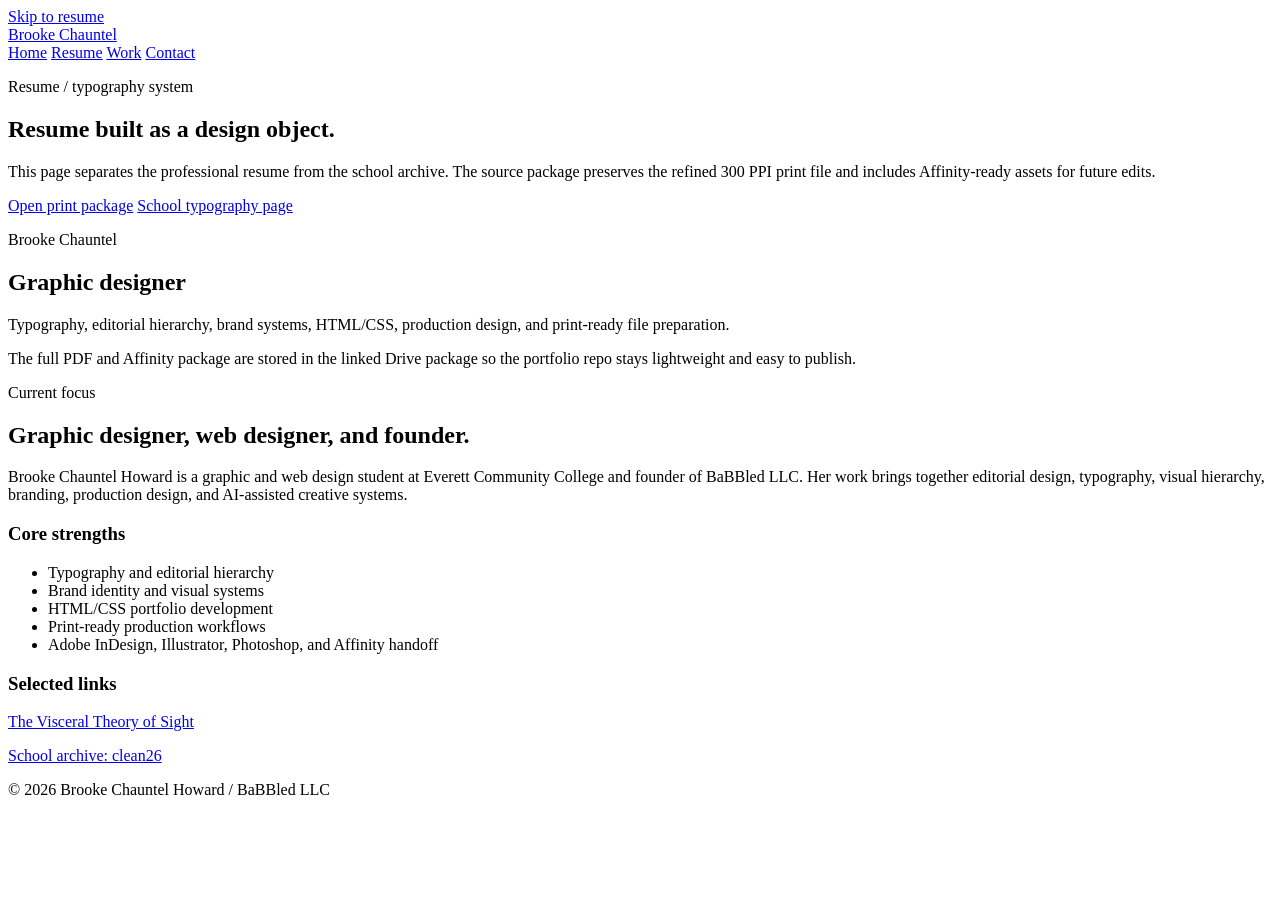
==== resume.html @ 8388a50e "Add resume page" ====
<!doctype html>
<html lang="en">
<head>
  <meta charset="utf-8">
  <meta name="viewport" content="width=device-width, initial-scale=1">
  <title>Resume | Brooke Chauntel</title>
  <meta name="description" content="Resume and typography case page for Brooke Chauntel Howard.">
  <link rel="preconnect" href="https://fonts.googleapis.com">
  <link rel="preconnect" href="https://fonts.gstatic.com" crossorigin>
  <link href="https://fonts.googleapis.com/css2?family=DM+Sans:ital,opsz,wght@0,9..40,300..900;1,9..40,300..900&family=Fraunces:ital,opsz,wght,SOFT@0,9..144,400..900,0..100;1,9..144,400..900,0..100&display=swap" rel="stylesheet">
  <link rel="stylesheet" href="assets/css/site.css">
</head>
<body>
  <a class="skip-link" href="#resume">Skip to resume</a>

  <header class="site-header">
    <a class="brand" href="./">Brooke Chauntel</a>
    <nav aria-label="Primary navigation">
      <a href="./">Home</a>
      <a href="resume.html">Resume</a>
      <a href="./#work">Work</a>
      <a href="./#contact">Contact</a>
    </nav>
  </header>

  <main>
    <section class="hero compact" id="resume">
      <p class="eyebrow">Resume / typography system</p>
      <h1>Resume built as a design object.</h1>
      <p class="deck">This page separates the professional resume from the school archive. The source package preserves the refined 300 PPI print file and includes Affinity-ready assets for future edits.</p>
      <div class="hero-actions">
        <a class="button primary" href="https://drive.google.com/file/d/1Zn0tKhxJXxQLngIrr2JSuCad-F6PRu0q/view?usp=drivesdk">Open print package</a>
        <a class="button" href="https://brookehoward2008-droid.github.io/clean26/pages/resume.html">School typography page</a>
      </div>
    </section>

    <section class="resume-layout">
      <article class="resume-preview-card text-preview-card" aria-label="Resume summary preview">
        <p class="eyebrow">Brooke Chauntel</p>
        <h2>Graphic designer</h2>
        <p>Typography, editorial hierarchy, brand systems, HTML/CSS, production design, and print-ready file preparation.</p>
        <p>The full PDF and Affinity package are stored in the linked Drive package so the portfolio repo stays lightweight and easy to publish.</p>
      </article>

      <article class="resume-copy">
        <p class="eyebrow">Current focus</p>
        <h2>Graphic designer, web designer, and founder.</h2>
        <p>Brooke Chauntel Howard is a graphic and web design student at Everett Community College and founder of BaBBled LLC. Her work brings together editorial design, typography, visual hierarchy, branding, production design, and AI-assisted creative systems.</p>

        <h3>Core strengths</h3>
        <ul>
          <li>Typography and editorial hierarchy</li>
          <li>Brand identity and visual systems</li>
          <li>HTML/CSS portfolio development</li>
          <li>Print-ready production workflows</li>
          <li>Adobe InDesign, Illustrator, Photoshop, and Affinity handoff</li>
        </ul>

        <h3>Selected links</h3>
        <p><a href="https://brookehoward2008-droid.github.io/theory-of-sigh/">The Visceral Theory of Sight</a></p>
        <p><a href="https://brookehoward2008-droid.github.io/clean26/">School archive: clean26</a></p>
      </article>
    </section>
  </main>

  <footer>
    <p>© 2026 Brooke Chauntel Howard / BaBBled LLC</p>
  </footer>
</body>
</html>
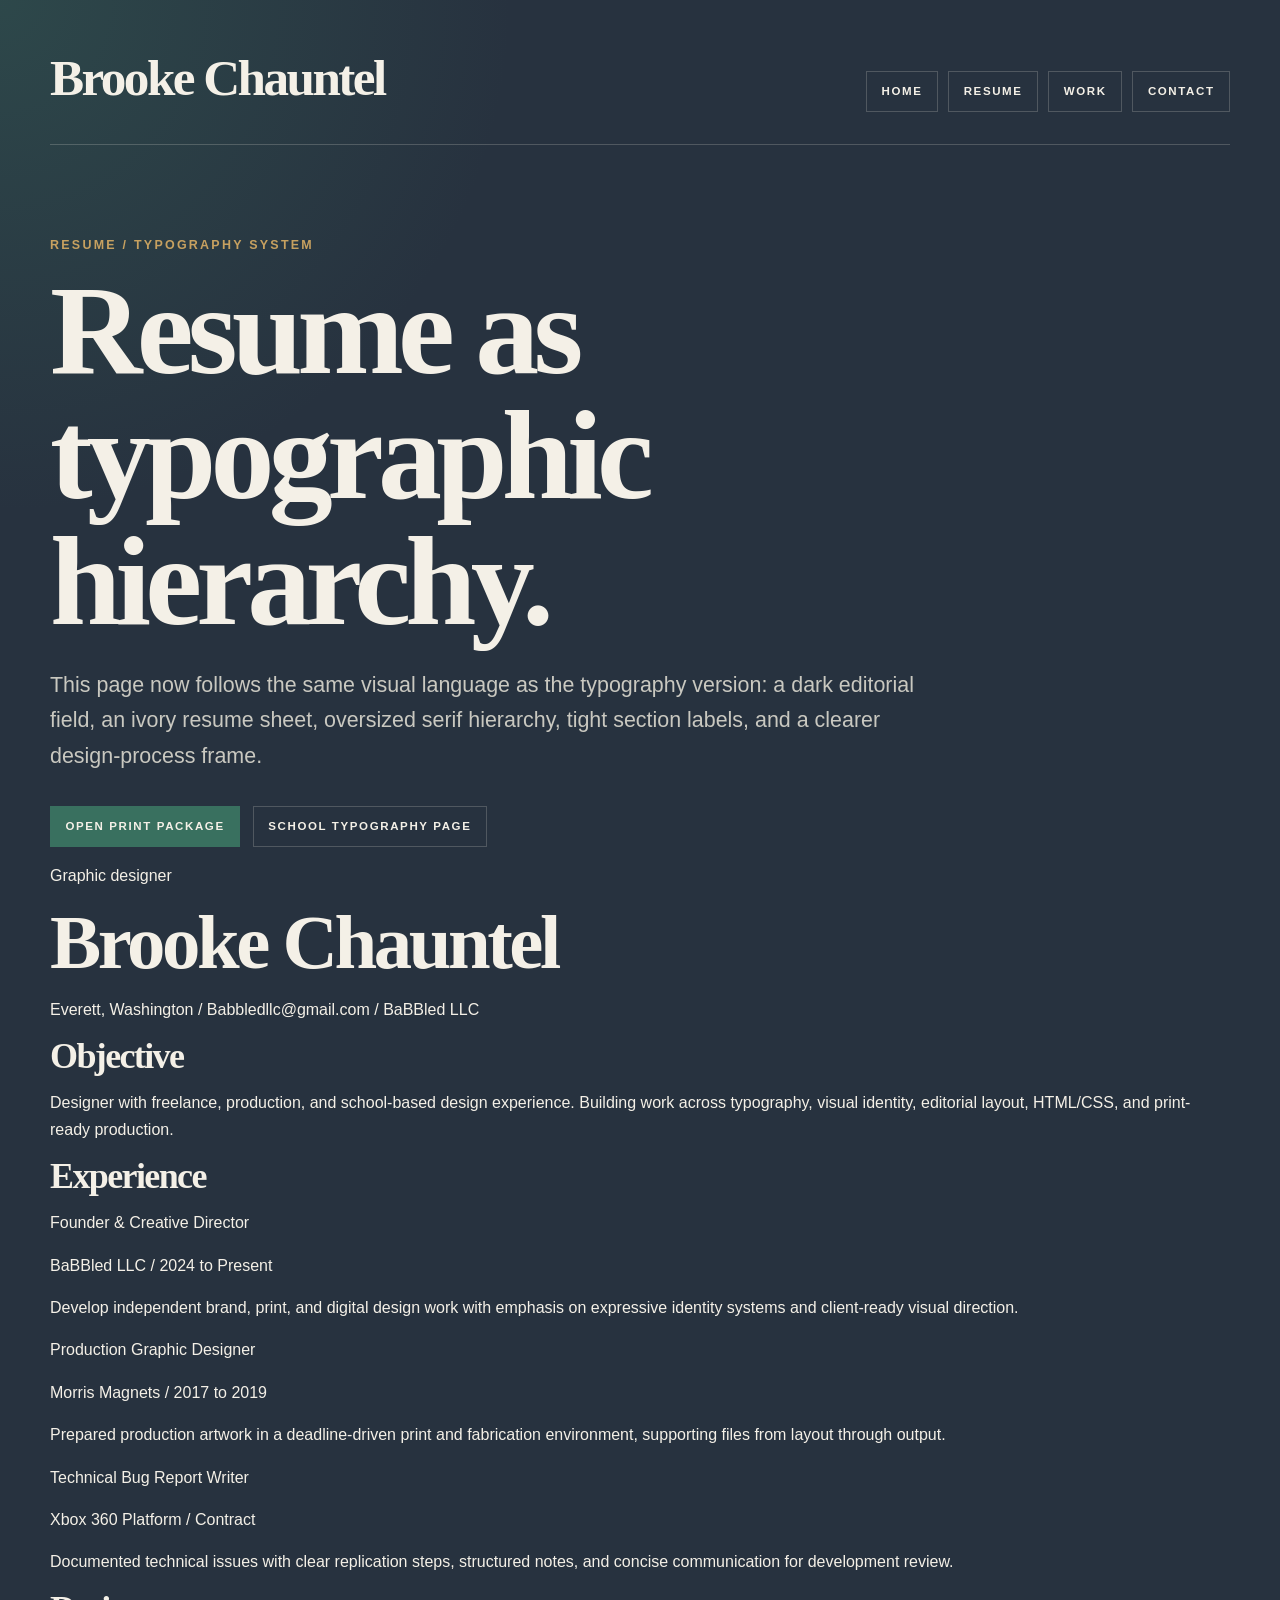
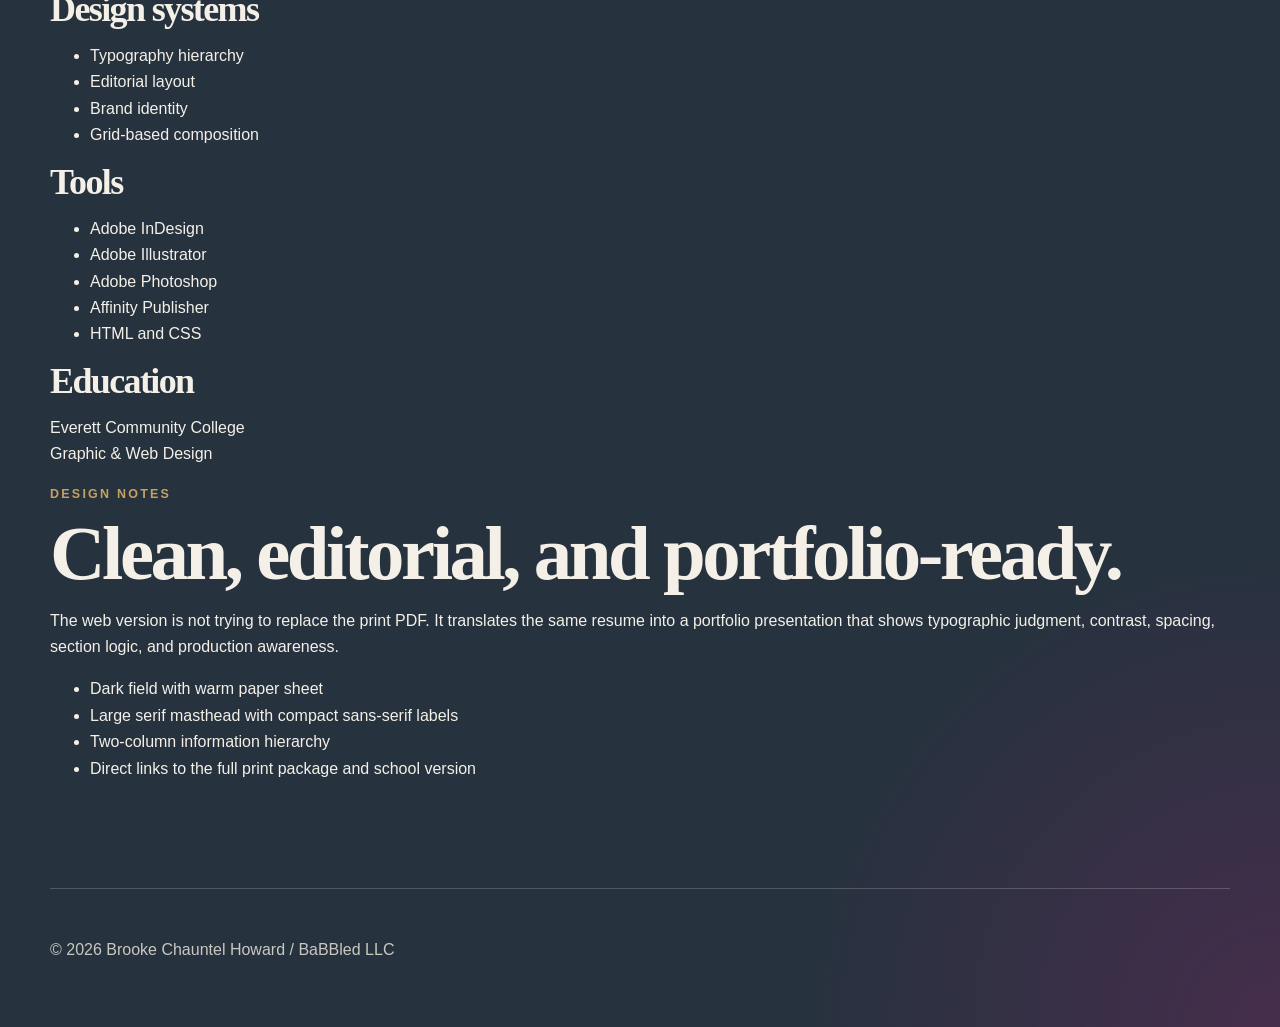
==== commit 0caf5377: "Align resume page with typography treatment" ====
--- a/resume.html
+++ b/resume.html
@@ -3,7 +3,7 @@
 <head>
   <meta charset="utf-8">
   <meta name="viewport" content="width=device-width, initial-scale=1">
-  <title>Resume | Brooke Chauntel</title>
+  <title>Resume Typography | Brooke Chauntel</title>
   <meta name="description" content="Resume and typography case page for Brooke Chauntel Howard.">
   <link rel="preconnect" href="https://fonts.googleapis.com">
   <link rel="preconnect" href="https://fonts.gstatic.com" crossorigin>
@@ -11,7 +11,7 @@
   <link rel="stylesheet" href="assets/css/site.css">
 </head>
 <body>
-  <a class="skip-link" href="#resume">Skip to resume</a>
+  <a class="skip-link" href="#resume-sheet">Skip to resume</a>
 
   <header class="site-header">
     <a class="brand" href="./">Brooke Chauntel</a>
@@ -26,40 +26,86 @@
   <main>
     <section class="hero compact" id="resume">
       <p class="eyebrow">Resume / typography system</p>
-      <h1>Resume built as a design object.</h1>
-      <p class="deck">This page separates the professional resume from the school archive. The source package preserves the refined 300 PPI print file and includes Affinity-ready assets for future edits.</p>
+      <h1>Resume as typographic hierarchy.</h1>
+      <p class="deck">This page now follows the same visual language as the typography version: a dark editorial field, an ivory resume sheet, oversized serif hierarchy, tight section labels, and a clearer design-process frame.</p>
       <div class="hero-actions">
         <a class="button primary" href="https://drive.google.com/file/d/1Zn0tKhxJXxQLngIrr2JSuCad-F6PRu0q/view?usp=drivesdk">Open print package</a>
         <a class="button" href="https://brookehoward2008-droid.github.io/clean26/pages/resume.html">School typography page</a>
       </div>
     </section>
 
-    <section class="resume-layout">
-      <article class="resume-preview-card text-preview-card" aria-label="Resume summary preview">
-        <p class="eyebrow">Brooke Chauntel</p>
-        <h2>Graphic designer</h2>
-        <p>Typography, editorial hierarchy, brand systems, HTML/CSS, production design, and print-ready file preparation.</p>
-        <p>The full PDF and Affinity package are stored in the linked Drive package so the portfolio repo stays lightweight and easy to publish.</p>
+    <section class="resume-stage" aria-label="Resume typography preview">
+      <article class="resume-sheet" id="resume-sheet" aria-label="Styled resume preview">
+        <div class="resume-masthead">
+          <p class="resume-kicker">Graphic designer</p>
+          <h2>Brooke Chauntel</h2>
+          <p class="resume-contact">Everett, Washington / Babbledllc@gmail.com / BaBBled LLC</p>
+        </div>
+
+        <div class="resume-grid">
+          <div>
+            <section class="resume-section">
+              <h3>Objective</h3>
+              <p>Designer with freelance, production, and school-based design experience. Building work across typography, visual identity, editorial layout, HTML/CSS, and print-ready production.</p>
+            </section>
+
+            <section class="resume-section">
+              <h3>Experience</h3>
+              <p class="job-title">Founder & Creative Director</p>
+              <p class="job-meta">BaBBled LLC / 2024 to Present</p>
+              <p>Develop independent brand, print, and digital design work with emphasis on expressive identity systems and client-ready visual direction.</p>
+
+              <p class="job-title">Production Graphic Designer</p>
+              <p class="job-meta">Morris Magnets / 2017 to 2019</p>
+              <p>Prepared production artwork in a deadline-driven print and fabrication environment, supporting files from layout through output.</p>
+
+              <p class="job-title">Technical Bug Report Writer</p>
+              <p class="job-meta">Xbox 360 Platform / Contract</p>
+              <p>Documented technical issues with clear replication steps, structured notes, and concise communication for development review.</p>
+            </section>
+          </div>
+
+          <aside class="resume-sidebar" aria-label="Resume details">
+            <section class="resume-section">
+              <h3>Design systems</h3>
+              <ul>
+                <li>Typography hierarchy</li>
+                <li>Editorial layout</li>
+                <li>Brand identity</li>
+                <li>Grid-based composition</li>
+              </ul>
+            </section>
+
+            <section class="resume-section">
+              <h3>Tools</h3>
+              <ul>
+                <li>Adobe InDesign</li>
+                <li>Adobe Illustrator</li>
+                <li>Adobe Photoshop</li>
+                <li>Affinity Publisher</li>
+                <li>HTML and CSS</li>
+              </ul>
+            </section>
+
+            <section class="resume-section">
+              <h3>Education</h3>
+              <p>Everett Community College<br>Graphic & Web Design</p>
+            </section>
+          </aside>
+        </div>
       </article>
 
-      <article class="resume-copy">
-        <p class="eyebrow">Current focus</p>
-        <h2>Graphic designer, web designer, and founder.</h2>
-        <p>Brooke Chauntel Howard is a graphic and web design student at Everett Community College and founder of BaBBled LLC. Her work brings together editorial design, typography, visual hierarchy, branding, production design, and AI-assisted creative systems.</p>
-
-        <h3>Core strengths</h3>
+      <aside class="resume-notes" aria-label="Project notes">
+        <p class="eyebrow">Design notes</p>
+        <h2>Clean, editorial, and portfolio-ready.</h2>
+        <p>The web version is not trying to replace the print PDF. It translates the same resume into a portfolio presentation that shows typographic judgment, contrast, spacing, section logic, and production awareness.</p>
         <ul>
-          <li>Typography and editorial hierarchy</li>
-          <li>Brand identity and visual systems</li>
-          <li>HTML/CSS portfolio development</li>
-          <li>Print-ready production workflows</li>
-          <li>Adobe InDesign, Illustrator, Photoshop, and Affinity handoff</li>
+          <li>Dark field with warm paper sheet</li>
+          <li>Large serif masthead with compact sans-serif labels</li>
+          <li>Two-column information hierarchy</li>
+          <li>Direct links to the full print package and school version</li>
         </ul>
-
-        <h3>Selected links</h3>
-        <p><a href="https://brookehoward2008-droid.github.io/theory-of-sigh/">The Visceral Theory of Sight</a></p>
-        <p><a href="https://brookehoward2008-droid.github.io/clean26/">School archive: clean26</a></p>
-      </article>
+      </aside>
     </section>
   </main>
 
--- a/assets/css/site.css
+++ b/assets/css/site.css
@@ -0,0 +1,316 @@
+:root {
+  --ink: #101820;
+  --slate: #27323f;
+  --paper: #f4f0e7;
+  --muted: #c9c8c0;
+  --teal: #39705f;
+  --aqua: #00b89c;
+  --rose: #d01886;
+  --gold: #c7a160;
+  --line: rgba(244, 240, 231, 0.2);
+  --shadow: rgba(0, 0, 0, 0.34);
+}
+
+* {
+  box-sizing: border-box;
+}
+
+html {
+  scroll-behavior: smooth;
+}
+
+body {
+  margin: 0;
+  background:
+    radial-gradient(circle at top left, rgba(57, 112, 95, 0.35), transparent 32rem),
+    radial-gradient(circle at bottom right, rgba(208, 24, 134, 0.18), transparent 30rem),
+    var(--slate);
+  color: var(--paper);
+  font-family: "DM Sans", Helvetica, Arial, sans-serif;
+  line-height: 1.65;
+}
+
+img {
+  display: block;
+  max-width: 100%;
+}
+
+a {
+  color: inherit;
+}
+
+.skip-link {
+  position: absolute;
+  left: 1rem;
+  top: -10rem;
+  background: var(--paper);
+  color: var(--ink);
+  padding: 0.75rem 1rem;
+  z-index: 10;
+}
+
+.skip-link:focus {
+  top: 1rem;
+}
+
+.site-header,
+main,
+footer {
+  width: min(1180px, calc(100% - 40px));
+  margin: 0 auto;
+}
+
+.site-header {
+  display: flex;
+  justify-content: space-between;
+  align-items: baseline;
+  gap: 1.5rem;
+  padding: 2.25rem 0 1.5rem;
+  border-bottom: 1px solid var(--line);
+}
+
+.brand {
+  font-family: "Fraunces", Georgia, serif;
+  font-size: clamp(1.8rem, 4vw, 3.2rem);
+  font-weight: 900;
+  letter-spacing: -0.05em;
+  text-decoration: none;
+}
+
+nav {
+  display: flex;
+  flex-wrap: wrap;
+  justify-content: flex-end;
+  gap: 0.65rem;
+}
+
+nav a,
+.button,
+.project-card a {
+  border: 1px solid var(--line);
+  padding: 0.62rem 0.9rem;
+  text-decoration: none;
+  text-transform: uppercase;
+  letter-spacing: 0.14em;
+  font-size: 0.72rem;
+  font-weight: 800;
+  transition: background 0.25s ease, border-color 0.25s ease, transform 0.25s ease;
+}
+
+nav a:hover,
+nav a:focus-visible,
+.button:hover,
+.button:focus-visible,
+.project-card a:hover,
+.project-card a:focus-visible {
+  background: var(--rose);
+  border-color: var(--rose);
+}
+
+main {
+  padding: clamp(3rem, 7vw, 6rem) 0;
+}
+
+.hero {
+  max-width: 980px;
+}
+
+.hero.compact {
+  max-width: 900px;
+}
+
+.eyebrow,
+.project-type {
+  margin: 0 0 0.75rem;
+  color: var(--gold);
+  font-size: 0.78rem;
+  font-weight: 900;
+  letter-spacing: 0.18em;
+  text-transform: uppercase;
+}
+
+h1,
+h2,
+h3 {
+  font-family: "Fraunces", Georgia, serif;
+  letter-spacing: -0.045em;
+  line-height: 0.98;
+}
+
+h1 {
+  margin: 0;
+  max-width: 11ch;
+  font-size: clamp(4rem, 10vw, 9rem);
+}
+
+h2 {
+  margin: 0;
+  font-size: clamp(2.6rem, 6vw, 5.6rem);
+}
+
+h3 {
+  margin: 0;
+  font-size: clamp(1.55rem, 3vw, 2.25rem);
+}
+
+.deck {
+  max-width: 56rem;
+  margin: 1.5rem 0 0;
+  color: var(--muted);
+  font-size: clamp(1.08rem, 2vw, 1.34rem);
+}
+
+.hero-actions {
+  display: flex;
+  flex-wrap: wrap;
+  gap: 0.8rem;
+  margin-top: 2rem;
+}
+
+.button.primary {
+  background: var(--teal);
+  border-color: var(--teal);
+}
+
+.section-heading {
+  margin-top: clamp(4rem, 8vw, 8rem);
+  margin-bottom: 1.4rem;
+}
+
+.work-grid {
+  display: grid;
+  grid-template-columns: repeat(4, minmax(0, 1fr));
+  gap: 1rem;
+}
+
+.project-card {
+  min-height: 18rem;
+  padding: clamp(1.3rem, 2.4vw, 2rem);
+  background: rgba(16, 24, 32, 0.56);
+  border: 1px solid var(--line);
+  box-shadow: 0 18px 60px var(--shadow);
+  display: flex;
+  flex-direction: column;
+  justify-content: flex-end;
+}
+
+.feature-card {
+  grid-column: span 2;
+  background:
+    linear-gradient(180deg, rgba(16, 24, 32, 0.16), rgba(16, 24, 32, 0.86)),
+    url("https://brookehoward2008-droid.github.io/theory-of-sigh/images/labeled/a58-social-constraint-see-plus-np3s9byoqac-unsplash.jpg") center / cover;
+}
+
+.project-card p:not(.project-type) {
+  color: var(--muted);
+}
+
+.project-card a {
+  align-self: flex-start;
+  margin-top: 1.2rem;
+}
+
+.about,
+.contact,
+.resume-layout {
+  margin-top: clamp(4rem, 8vw, 8rem);
+}
+
+.about {
+  display: grid;
+  grid-template-columns: 0.85fr 1.15fr;
+  gap: clamp(2rem, 5vw, 5rem);
+  align-items: start;
+  padding-top: 3rem;
+  border-top: 1px solid var(--line);
+}
+
+.about p,
+.contact p,
+.resume-copy p,
+.resume-copy li,
+.text-preview-card p {
+  color: var(--muted);
+  font-size: 1.05rem;
+}
+
+.contact {
+  padding: 3rem;
+  background: rgba(16, 24, 32, 0.44);
+  border: 1px solid var(--line);
+}
+
+.resume-layout {
+  display: grid;
+  grid-template-columns: minmax(280px, 0.78fr) minmax(0, 1fr);
+  gap: clamp(2rem, 5vw, 5rem);
+  align-items: start;
+}
+
+.resume-preview-card {
+  background: rgba(244, 240, 231, 0.08);
+  border: 1px solid var(--line);
+  padding: 1rem;
+  box-shadow: 0 22px 70px var(--shadow);
+}
+
+.text-preview-card {
+  padding: clamp(1.4rem, 4vw, 2.6rem);
+  min-height: 28rem;
+  display: flex;
+  flex-direction: column;
+  justify-content: flex-end;
+}
+
+.resume-copy {
+  padding-top: 1rem;
+}
+
+.resume-copy h2 {
+  margin-bottom: 1.5rem;
+}
+
+.resume-copy h3 {
+  margin-top: 2rem;
+  margin-bottom: 0.75rem;
+  font-size: 1.6rem;
+}
+
+footer {
+  padding: 2rem 0 3rem;
+  border-top: 1px solid var(--line);
+  color: var(--muted);
+}
+
+@media (max-width: 860px) {
+  .site-header,
+  .about,
+  .resume-layout {
+    display: block;
+  }
+
+  nav {
+    justify-content: flex-start;
+    margin-top: 1rem;
+  }
+
+  h1 {
+    font-size: clamp(3.3rem, 16vw, 6rem);
+  }
+
+  .work-grid {
+    grid-template-columns: 1fr;
+  }
+
+  .feature-card {
+    grid-column: span 1;
+  }
+
+  .resume-preview-card {
+    margin-bottom: 2rem;
+  }
+
+  .contact {
+    padding: 1.5rem;
+  }
+}
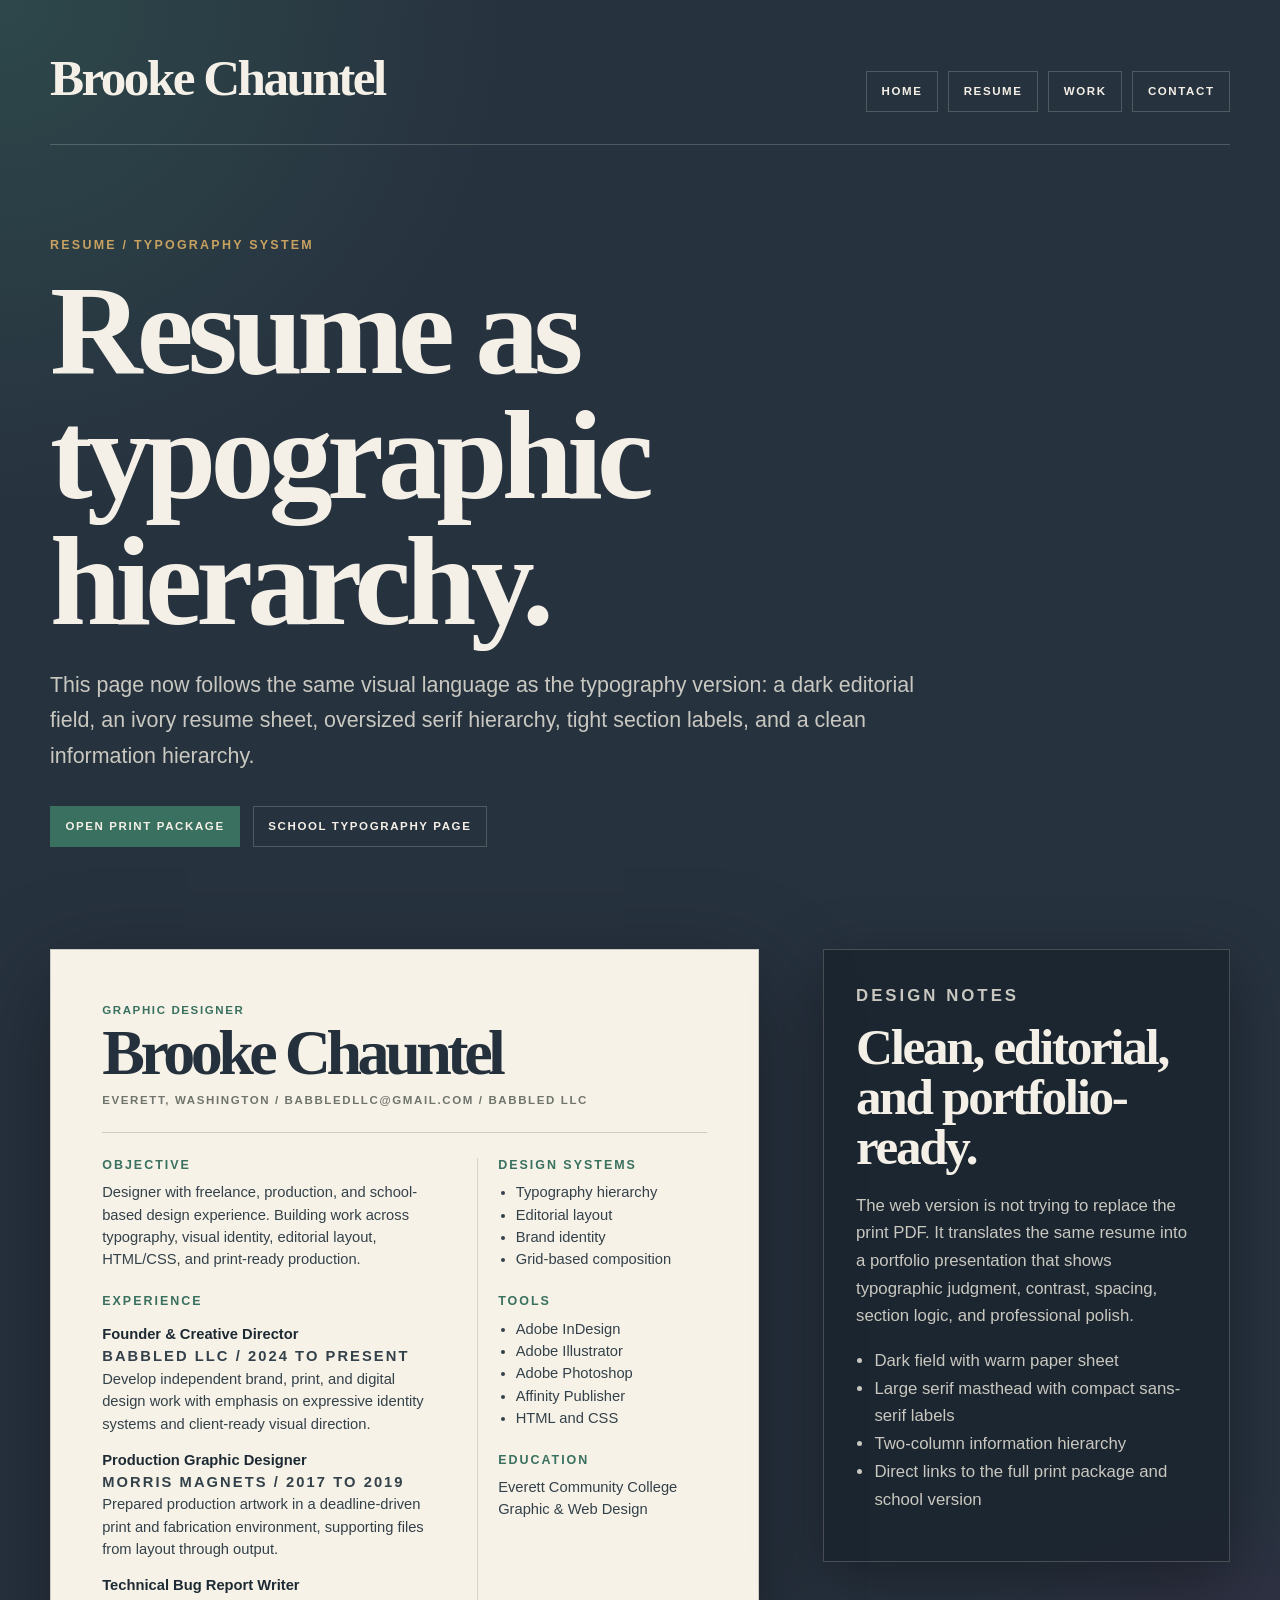
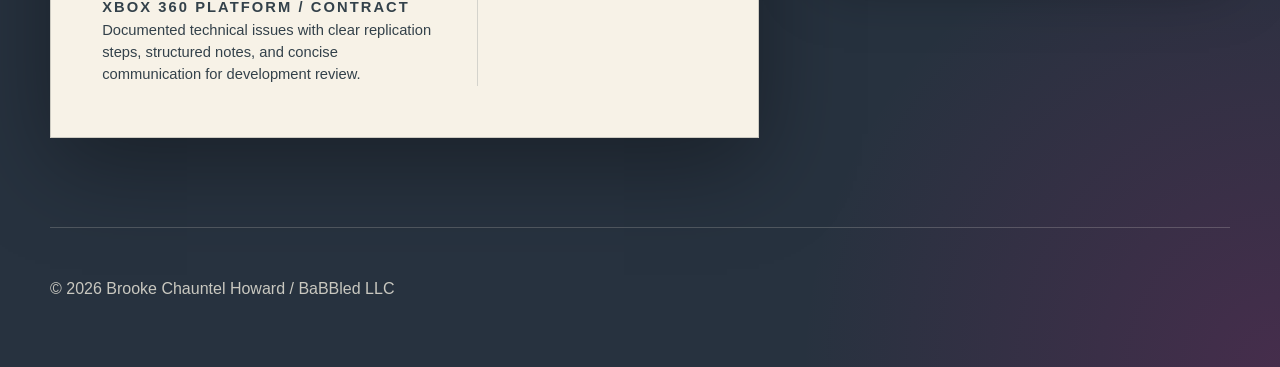
==== commit 5d49b231: "Fix: Complete Google Fonts link and restore truncated content" ====
--- a/resume.html
+++ b/resume.html
@@ -27,7 +27,7 @@
     <section class="hero compact" id="resume">
       <p class="eyebrow">Resume / typography system</p>
       <h1>Resume as typographic hierarchy.</h1>
-      <p class="deck">This page now follows the same visual language as the typography version: a dark editorial field, an ivory resume sheet, oversized serif hierarchy, tight section labels, and a clearer design-process frame.</p>
+      <p class="deck">This page now follows the same visual language as the typography version: a dark editorial field, an ivory resume sheet, oversized serif hierarchy, tight section labels, and a clean information hierarchy.</p>
       <div class="hero-actions">
         <a class="button primary" href="https://drive.google.com/file/d/1Zn0tKhxJXxQLngIrr2JSuCad-F6PRu0q/view?usp=drivesdk">Open print package</a>
         <a class="button" href="https://brookehoward2008-droid.github.io/clean26/pages/resume.html">School typography page</a>
@@ -98,7 +98,7 @@
       <aside class="resume-notes" aria-label="Project notes">
         <p class="eyebrow">Design notes</p>
         <h2>Clean, editorial, and portfolio-ready.</h2>
-        <p>The web version is not trying to replace the print PDF. It translates the same resume into a portfolio presentation that shows typographic judgment, contrast, spacing, section logic, and production awareness.</p>
+        <p>The web version is not trying to replace the print PDF. It translates the same resume into a portfolio presentation that shows typographic judgment, contrast, spacing, section logic, and professional polish.</p>
         <ul>
           <li>Dark field with warm paper sheet</li>
           <li>Large serif masthead with compact sans-serif labels</li>
--- a/assets/css/site.css
+++ b/assets/css/site.css
@@ -212,7 +212,7 @@
 
 .about,
 .contact,
-.resume-layout {
+.resume-stage {
   margin-top: clamp(4rem, 8vw, 8rem);
 }
 
@@ -227,9 +227,8 @@
 
 .about p,
 .contact p,
-.resume-copy p,
-.resume-copy li,
-.text-preview-card p {
+.resume-notes p,
+.resume-notes li {
   color: var(--muted);
   font-size: 1.05rem;
 }
@@ -240,40 +239,119 @@
   border: 1px solid var(--line);
 }
 
-.resume-layout {
+.resume-stage {
   display: grid;
-  grid-template-columns: minmax(280px, 0.78fr) minmax(0, 1fr);
-  gap: clamp(2rem, 5vw, 5rem);
+  grid-template-columns: minmax(320px, 1.08fr) minmax(260px, 0.62fr);
+  gap: clamp(2rem, 5vw, 4.5rem);
   align-items: start;
 }
 
-.resume-preview-card {
-  background: rgba(244, 240, 231, 0.08);
+.resume-sheet {
+  background: #f7f2e7;
+  color: #24313d;
+  min-height: 760px;
+  padding: clamp(1.75rem, 4vw, 3.2rem);
+  border: 1px solid rgba(16, 24, 32, 0.18);
+  box-shadow: 0 28px 90px var(--shadow);
+}
+
+.resume-masthead {
+  border-bottom: 1px solid rgba(36, 49, 61, 0.2);
+  padding-bottom: 1.35rem;
+  margin-bottom: 1.55rem;
+}
+
+.resume-kicker,
+.resume-contact,
+.job-meta {
+  margin: 0;
+  font-family: "DM Sans", Helvetica, Arial, sans-serif;
+  text-transform: uppercase;
+  letter-spacing: 0.14em;
+  font-size: 0.72rem;
+  font-weight: 900;
+}
+
+.resume-kicker,
+.resume-section h3 {
+  color: var(--teal);
+}
+
+.resume-sheet h2 {
+  margin: 0.25rem 0 0.5rem;
+  color: #24313d;
+  font-size: clamp(2.65rem, 5vw, 5.4rem);
+  letter-spacing: -0.07em;
+  line-height: 0.92;
+}
+
+.resume-contact,
+.job-meta {
+  color: #6f746c;
+}
+
+.resume-grid {
+  display: grid;
+  grid-template-columns: minmax(0, 1.05fr) minmax(220px, 0.72fr);
+  gap: clamp(1.5rem, 4vw, 2.5rem);
+}
+
+.resume-section + .resume-section {
+  margin-top: 1.45rem;
+}
+
+.resume-section h3 {
+  margin: 0 0 0.5rem;
+  font-family: "DM Sans", Helvetica, Arial, sans-serif;
+  font-size: 0.78rem;
+  letter-spacing: 0.16em;
+  line-height: 1.25;
+  text-transform: uppercase;
+}
+
+.resume-section p,
+.resume-section li {
+  color: #33414a;
+  font-size: 0.92rem;
+  line-height: 1.52;
+}
+
+.resume-section p {
+  margin: 0;
+}
+
+.resume-section ul {
+  margin: 0;
+  padding-left: 1.1rem;
+}
+
+.job-title {
+  margin-top: 0.85rem !important;
+  color: #1d2a34 !important;
+  font-weight: 900;
+}
+
+.resume-sidebar {
+  padding-left: clamp(0rem, 2vw, 1.25rem);
+  border-left: 1px solid rgba(36, 49, 61, 0.16);
+}
+
+.resume-notes {
+  position: sticky;
+  top: 2rem;
+  padding: clamp(1.3rem, 3vw, 2rem);
+  background: rgba(16, 24, 32, 0.46);
   border: 1px solid var(--line);
-  padding: 1rem;
-  box-shadow: 0 22px 70px var(--shadow);
-}
-
-.text-preview-card {
-  padding: clamp(1.4rem, 4vw, 2.6rem);
-  min-height: 28rem;
-  display: flex;
-  flex-direction: column;
-  justify-content: flex-end;
-}
-
-.resume-copy {
-  padding-top: 1rem;
-}
-
-.resume-copy h2 {
-  margin-bottom: 1.5rem;
-}
-
-.resume-copy h3 {
-  margin-top: 2rem;
-  margin-bottom: 0.75rem;
-  font-size: 1.6rem;
+  box-shadow: 0 18px 60px var(--shadow);
+}
+
+.resume-notes h2 {
+  margin-bottom: 1.2rem;
+  font-size: clamp(2rem, 4vw, 3.8rem);
+}
+
+.resume-notes ul {
+  padding-left: 1.15rem;
 }
 
 footer {
@@ -282,10 +360,11 @@
   color: var(--muted);
 }
 
-@media (max-width: 860px) {
+@media (max-width: 900px) {
   .site-header,
   .about,
-  .resume-layout {
+  .resume-stage,
+  .resume-grid {
     display: block;
   }
 
@@ -306,8 +385,19 @@
     grid-column: span 1;
   }
 
-  .resume-preview-card {
+  .resume-sheet {
+    min-height: auto;
     margin-bottom: 2rem;
+  }
+
+  .resume-sidebar {
+    padding-left: 0;
+    border-left: 0;
+    margin-top: 1.45rem;
+  }
+
+  .resume-notes {
+    position: static;
   }
 
   .contact {
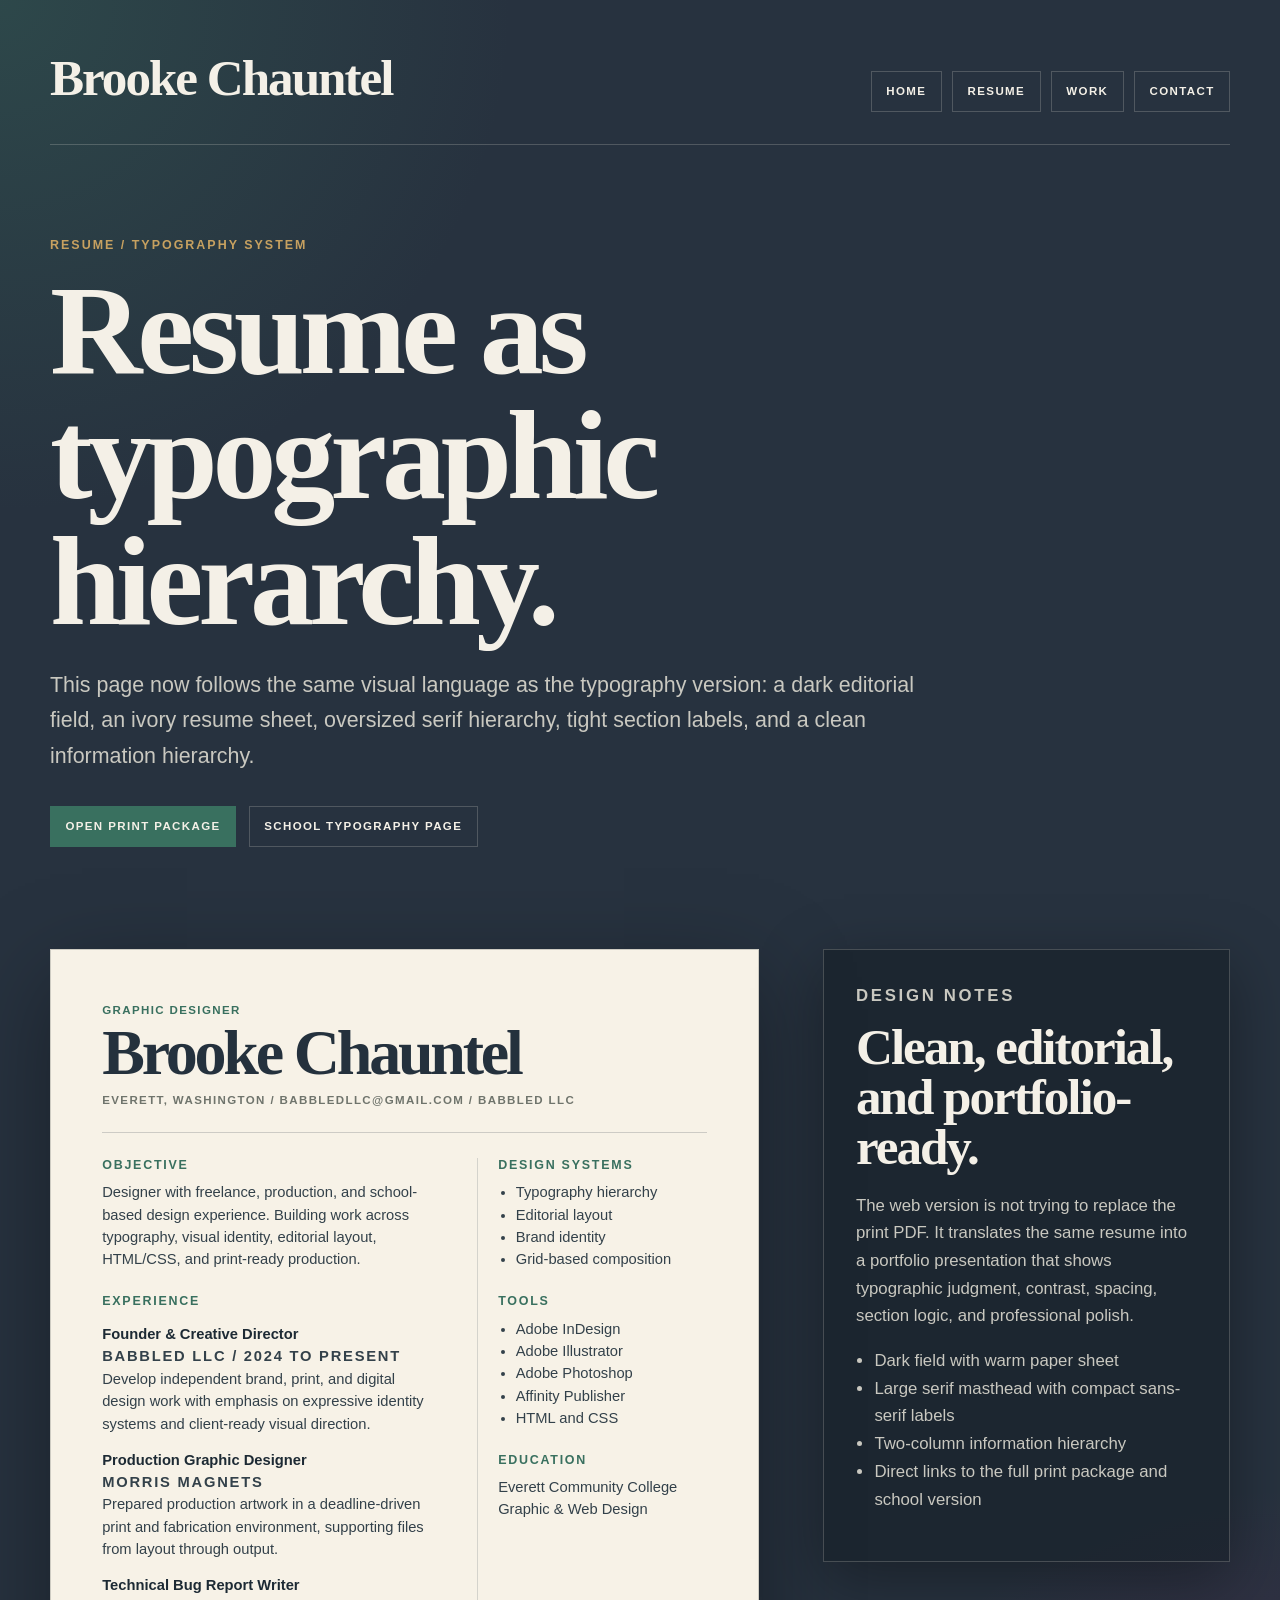
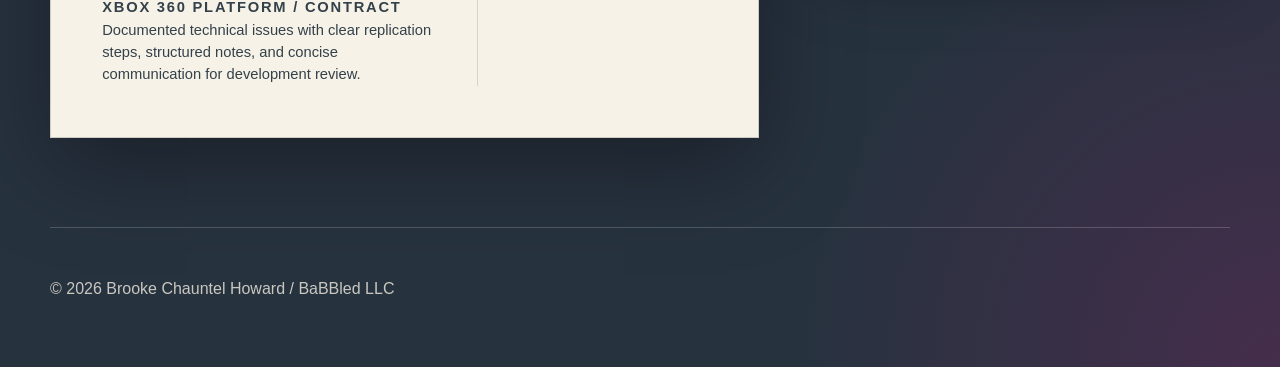
==== commit 4e07cb4b: "Update resume.html Signed-off-by: BABBLED77 <259142993+brookehoward2008-droid@users.noreply.github.c" ====
--- a/resume.html
+++ b/resume.html
@@ -56,7 +56,7 @@
               <p>Develop independent brand, print, and digital design work with emphasis on expressive identity systems and client-ready visual direction.</p>
 
               <p class="job-title">Production Graphic Designer</p>
-              <p class="job-meta">Morris Magnets / 2017 to 2019</p>
+              <p class="job-meta">Morris Magnets</p>
               <p>Prepared production artwork in a deadline-driven print and fabrication environment, supporting files from layout through output.</p>
 
               <p class="job-title">Technical Bug Report Writer</p>
--- a/assets/css/site.css
+++ b/assets/css/site.css
@@ -73,7 +73,7 @@
   font-family: "Fraunces", Georgia, serif;
   font-size: clamp(1.8rem, 4vw, 3.2rem);
   font-weight: 900;
-  letter-spacing: -0.05em;
+  letter-spacing: -0.04em;
   text-decoration: none;
 }
 
@@ -91,7 +91,7 @@
   padding: 0.62rem 0.9rem;
   text-decoration: none;
   text-transform: uppercase;
-  letter-spacing: 0.14em;
+  letter-spacing: 0.12em;
   font-size: 0.72rem;
   font-weight: 800;
   transition: background 0.25s ease, border-color 0.25s ease, transform 0.25s ease;
@@ -125,7 +125,7 @@
   color: var(--gold);
   font-size: 0.78rem;
   font-weight: 900;
-  letter-spacing: 0.18em;
+  letter-spacing: 0.16em;
   text-transform: uppercase;
 }
 
@@ -133,7 +133,7 @@
 h2,
 h3 {
   font-family: "Fraunces", Georgia, serif;
-  letter-spacing: -0.045em;
+  letter-spacing: -0.04em;
   line-height: 0.98;
 }
 
@@ -267,7 +267,7 @@
   margin: 0;
   font-family: "DM Sans", Helvetica, Arial, sans-serif;
   text-transform: uppercase;
-  letter-spacing: 0.14em;
+  letter-spacing: 0.12em;
   font-size: 0.72rem;
   font-weight: 900;
 }
@@ -281,7 +281,7 @@
   margin: 0.25rem 0 0.5rem;
   color: #24313d;
   font-size: clamp(2.65rem, 5vw, 5.4rem);
-  letter-spacing: -0.07em;
+  letter-spacing: -0.05em;
   line-height: 0.92;
 }
 
@@ -304,7 +304,7 @@
   margin: 0 0 0.5rem;
   font-family: "DM Sans", Helvetica, Arial, sans-serif;
   font-size: 0.78rem;
-  letter-spacing: 0.16em;
+  letter-spacing: 0.14em;
   line-height: 1.25;
   text-transform: uppercase;
 }
